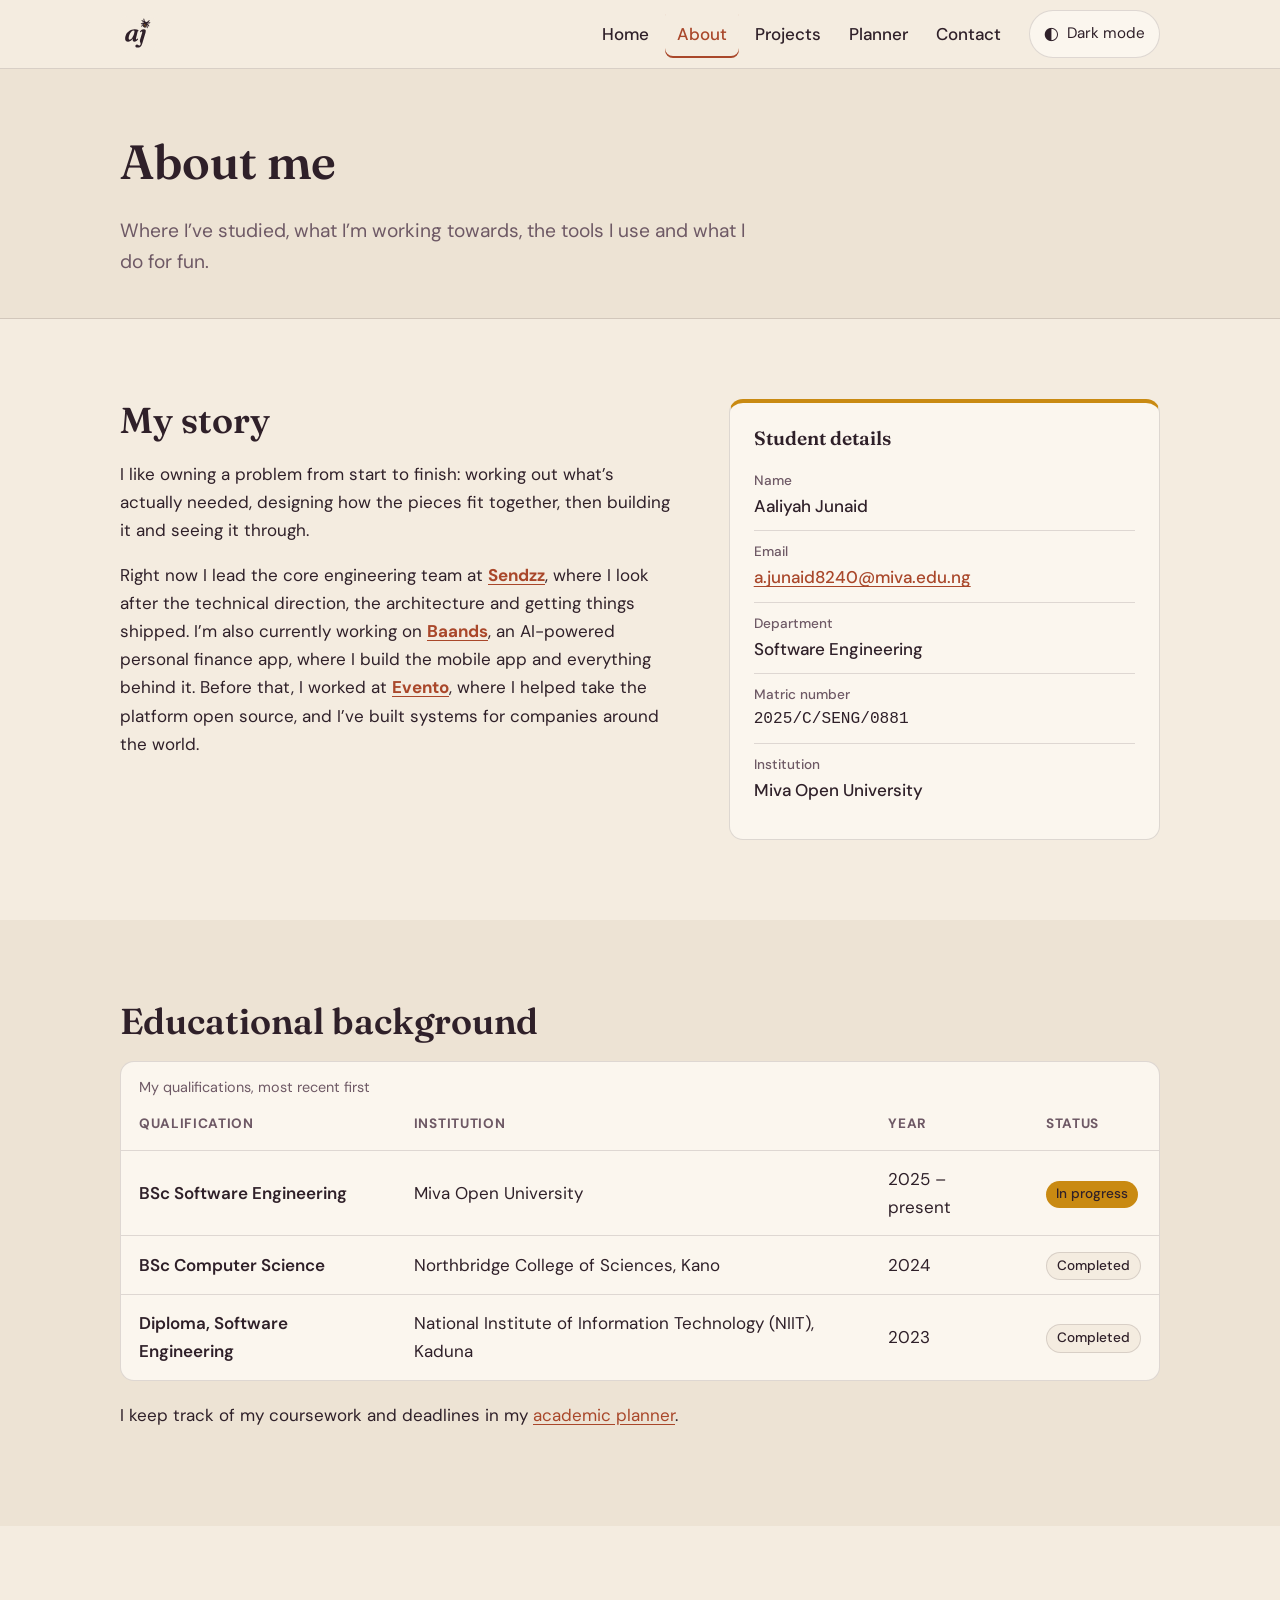
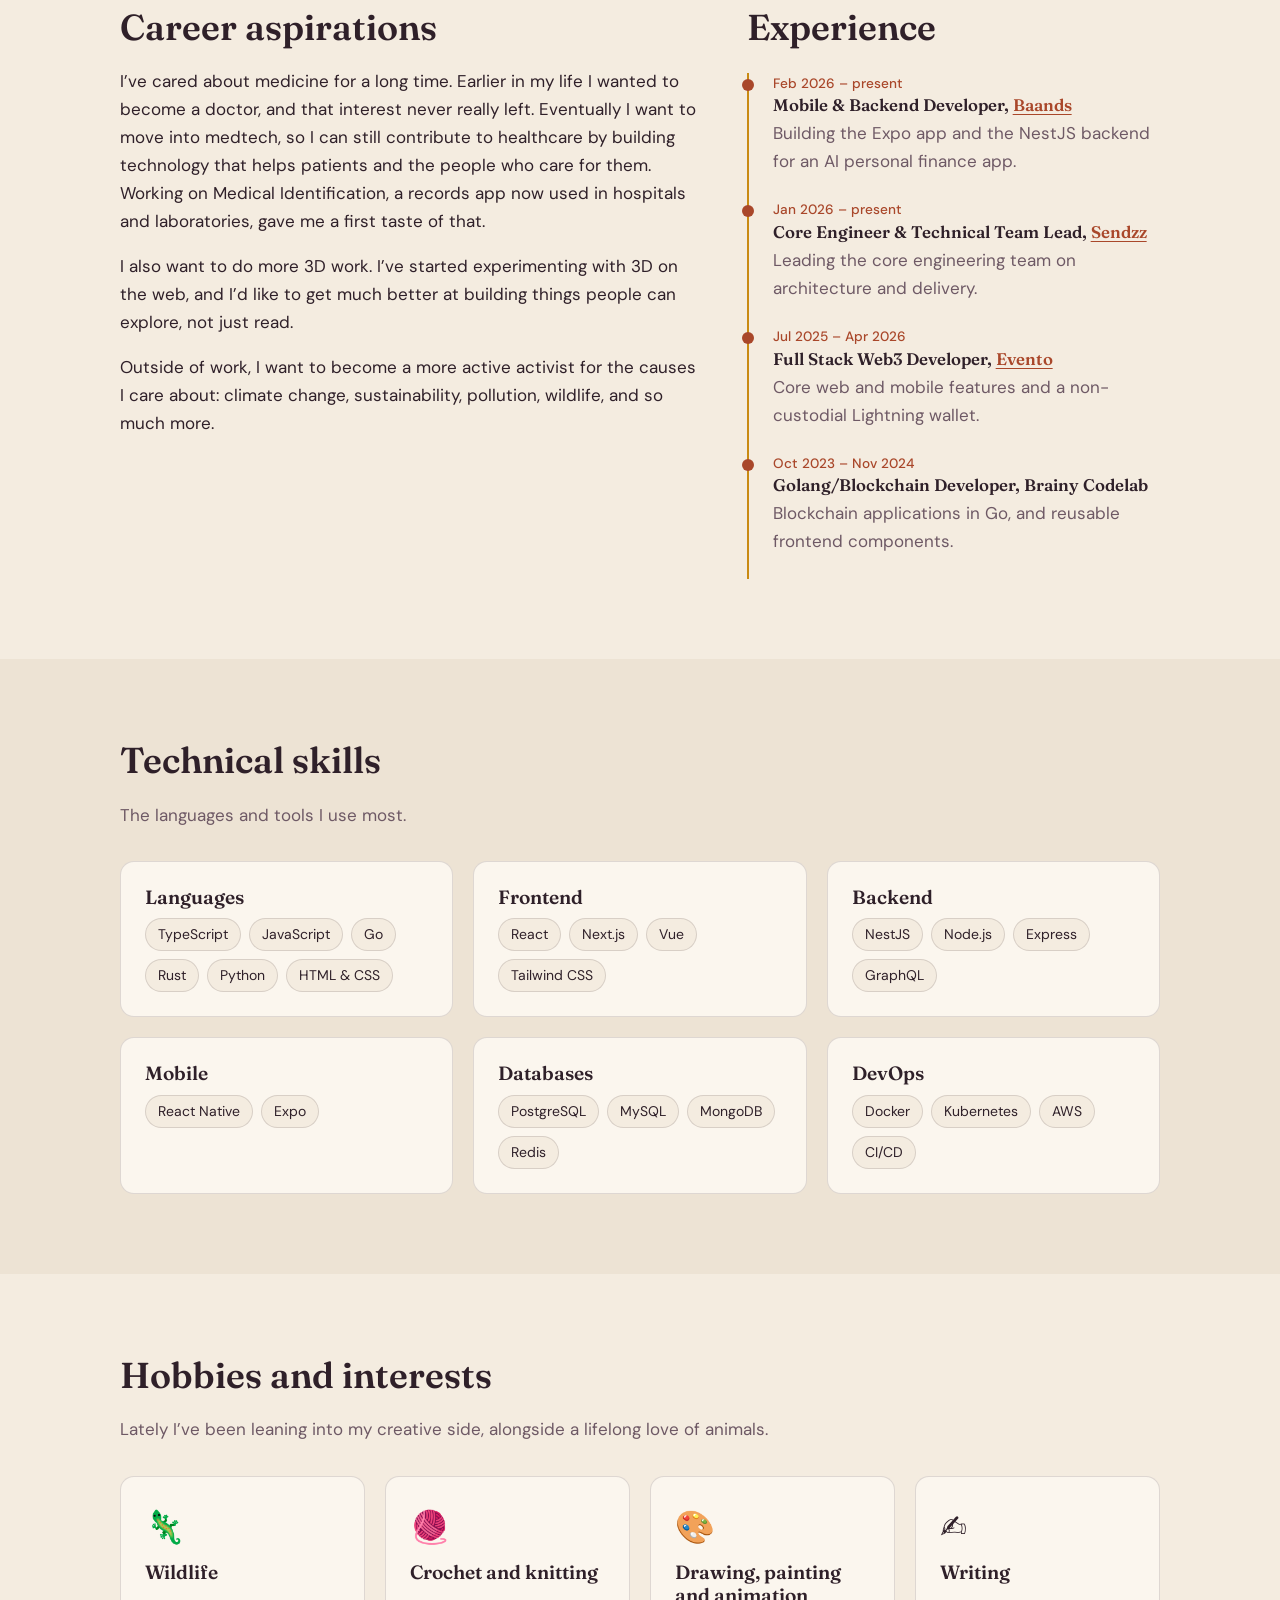
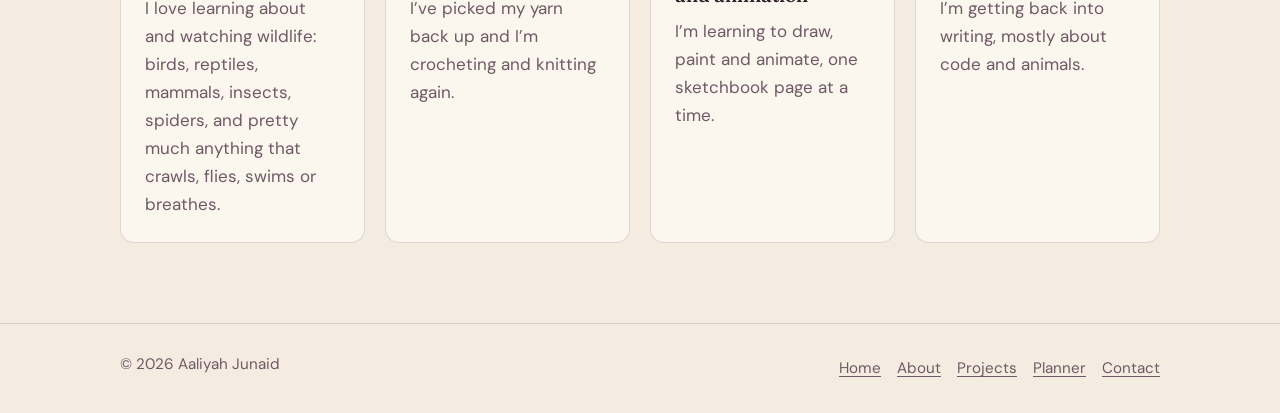
==== about.html @ 2b14fb1e "Add student portfolio website A five-page portfolio built with plain HTML, CSS and JavaScript:  - Ho" ====
<!DOCTYPE html>
<html lang="en">
<head>
  <meta charset="UTF-8">
  <meta name="viewport" content="width=device-width, initial-scale=1">
  <title>About me | Aaliyah Junaid</title>
  <meta name="description" content="Aaliyah Junaid's education, career aspirations, technical skills, and hobbies and interests.">
  <meta name="author" content="Aaliyah Junaid">
  <meta name="color-scheme" content="light dark">
  <link rel="icon" href="assets/favicon.svg" type="image/svg+xml">

  <link rel="preconnect" href="https://fonts.googleapis.com">
  <link rel="preconnect" href="https://fonts.gstatic.com" crossorigin>
  <link href="https://fonts.googleapis.com/css2?family=DM+Sans:opsz,wght@9..40,400;9..40,500;9..40,700&family=Fraunces:opsz,wght@9..144,500;9..144,600&display=swap" rel="stylesheet">

  <link rel="stylesheet" href="css/styles.css">
  <!-- Applied before first paint so a saved dark theme doesn't flash light. -->
  <script>
    try {
      var savedTheme = localStorage.getItem("theme");
      if (savedTheme === "dark" || savedTheme === "light") {
        document.documentElement.setAttribute("data-theme", savedTheme);
      }
    } catch (e) { /* storage blocked: fall back to the system theme */ }
  </script>
  <script src="js/main.js" defer></script>
</head>
<body>
  <a class="skip-link" href="#main">Skip to main content</a>

  <header class="site-header">
    <div class="container header-inner">
      <a class="logo" href="index.html">
        <img src="assets/favicon.svg" alt="" width="36" height="36">
        <span class="visually-hidden">Aaliyah Junaid, home</span>
      </a>

      <button class="nav-toggle" type="button" aria-expanded="false" aria-controls="site-nav">
        <span class="nav-toggle-bars" aria-hidden="true"></span>
        <span class="nav-toggle-label">Menu</span>
      </button>

      <nav id="site-nav" class="site-nav" aria-label="Main">
        <ul>
          <li><a href="index.html">Home</a></li>
          <li><a href="about.html" aria-current="page">About</a></li>
          <li><a href="projects.html">Projects</a></li>
          <li><a href="planner.html">Planner</a></li>
          <li><a href="contact.html">Contact</a></li>
        </ul>
      </nav>

      <button class="theme-toggle" type="button">
        <span aria-hidden="true" class="theme-icon">◐</span>
        <span class="theme-label">Dark mode</span>
      </button>
    </div>
  </header>

  <main id="main">
    <section class="page-intro" aria-labelledby="page-title">
      <div class="container reveal">
        <h1 id="page-title">About me</h1>
        <p class="lead">Where I’ve studied, what I’m working towards, the tools I use and what I do for fun.</p>
      </div>
    </section>

    <section class="section" aria-labelledby="story-title">
      <div class="container about-grid">
        <div>
          <h2 id="story-title">My story</h2>
          <p>I like owning a problem from start to finish: working out what’s actually needed, designing how the pieces fit together, then building it and seeing it through.</p>
          <p>Right now I lead the core engineering team at <a href="https://sendzz.io"><strong>Sendzz</strong></a>, where I look after the technical direction, the architecture and getting things shipped. I’m also currently working on <a href="https://baands.io"><strong>Baands</strong></a>, an AI-powered personal finance app, where I build the mobile app and everything behind it. Before that, I worked at <a href="https://evento.so"><strong>Evento</strong></a>, where I helped take the platform open source, and I’ve built systems for companies around the world.</p>
        </div>

        <aside class="card details-card" aria-labelledby="details-title">
          <h2 id="details-title" class="h3">Student details</h2>
          <dl class="details-list">
            <div>
              <dt>Name</dt>
              <dd>Aaliyah Junaid</dd>
            </div>
            <div>
              <dt>Email</dt>
              <dd><a href="mailto:a.junaid8240@miva.edu.ng">a.junaid8240@miva.edu.ng</a></dd>
            </div>
            <div>
              <dt>Department</dt>
              <dd>Software Engineering</dd>
            </div>
            <div>
              <dt>Matric number</dt>
              <dd class="mono">2025/C/SENG/0881</dd>
            </div>
            <div>
              <dt>Institution</dt>
              <dd>Miva Open University</dd>
            </div>
          </dl>
        </aside>
      </div>
    </section>

    <section class="section section-alt" aria-labelledby="education-title">
      <div class="container">
        <h2 id="education-title">Educational background</h2>
        <div class="table-wrap" role="region" aria-labelledby="education-caption" tabindex="0">
          <table class="data-table">
            <caption id="education-caption">My qualifications, most recent first</caption>
            <thead>
              <tr>
                <th scope="col">Qualification</th>
                <th scope="col">Institution</th>
                <th scope="col">Year</th>
                <th scope="col">Status</th>
              </tr>
            </thead>
            <tbody>
              <tr>
                <th scope="row">BSc Software Engineering</th>
                <td>Miva Open University</td>
                <td>2025 – present</td>
                <td><span class="status status-progress">In progress</span></td>
              </tr>
              <tr>
                <th scope="row">BSc Computer Science</th>
                <td>Northbridge College of Sciences, Kano</td>
                <td>2024</td>
                <td><span class="status status-done">Completed</span></td>
              </tr>
              <tr>
                <th scope="row">Diploma, Software Engineering</th>
                <td>National Institute of Information Technology (NIIT), Kaduna</td>
                <td>2023</td>
                <td><span class="status status-done">Completed</span></td>
              </tr>
            </tbody>
          </table>
        </div>
        <p class="aside-link">I keep track of my coursework and deadlines in my <a href="planner.html">academic planner</a>.</p>
      </div>
    </section>

    <section class="section" aria-labelledby="aspirations-title">
      <div class="container two-col">
        <div>
          <h2 id="aspirations-title">Career aspirations</h2>
          <p>I’ve cared about medicine for a long time. Earlier in my life I wanted to become a doctor, and that interest never really left. Eventually I want to move into medtech, so I can still contribute to healthcare by building technology that helps patients and the people who care for them. Working on Medical Identification, a records app now used in hospitals and laboratories, gave me a first taste of that.</p>
          <p>I also want to do more 3D work. I’ve started experimenting with 3D on the web, and I’d like to get much better at building things people can explore, not just read.</p>
          <p>Outside of work, I want to become a more active activist for the causes I care about: climate change, sustainability, pollution, wildlife, and so much more.</p>
        </div>
        <div>
          <h2 id="experience-title">Experience</h2>
          <ol class="timeline" role="list" aria-labelledby="experience-title">
            <li>
              <p class="timeline-date">Feb 2026 – present</p>
              <h3>Mobile &amp; Backend Developer, <a href="https://baands.io">Baands</a></h3>
              <p>Building the Expo app and the NestJS backend for an AI personal finance app.</p>
            </li>
            <li>
              <p class="timeline-date">Jan 2026 – present</p>
              <h3>Core Engineer &amp; Technical Team Lead, <a href="https://sendzz.io">Sendzz</a></h3>
              <p>Leading the core engineering team on architecture and delivery.</p>
            </li>
            <li>
              <p class="timeline-date">Jul 2025 – Apr 2026</p>
              <h3>Full Stack Web3 Developer, <a href="https://evento.so">Evento</a></h3>
              <p>Core web and mobile features and a non-custodial Lightning wallet.</p>
            </li>
            <li>
              <p class="timeline-date">Oct 2023 – Nov 2024</p>
              <h3>Golang/Blockchain Developer, Brainy Codelab</h3>
              <p>Blockchain applications in Go, and reusable frontend components.</p>
            </li>
          </ol>
        </div>
      </div>
    </section>

    <section class="section section-alt" aria-labelledby="skills-title">
      <div class="container">
        <h2 id="skills-title">Technical skills</h2>
        <p class="section-intro">The languages and tools I use most.</p>
        <ul class="skills-grid" role="list">
          <li class="card">
            <h3>Languages</h3>
            <ul class="tags" role="list"><li>TypeScript</li><li>JavaScript</li><li>Go</li><li>Rust</li><li>Python</li><li>HTML &amp; CSS</li></ul>
          </li>
          <li class="card">
            <h3>Frontend</h3>
            <ul class="tags" role="list"><li>React</li><li>Next.js</li><li>Vue</li><li>Tailwind CSS</li></ul>
          </li>
          <li class="card">
            <h3>Backend</h3>
            <ul class="tags" role="list"><li>NestJS</li><li>Node.js</li><li>Express</li><li>GraphQL</li></ul>
          </li>
          <li class="card">
            <h3>Mobile</h3>
            <ul class="tags" role="list"><li>React Native</li><li>Expo</li></ul>
          </li>
          <li class="card">
            <h3>Databases</h3>
            <ul class="tags" role="list"><li>PostgreSQL</li><li>MySQL</li><li>MongoDB</li><li>Redis</li></ul>
          </li>
          <li class="card">
            <h3>DevOps</h3>
            <ul class="tags" role="list"><li>Docker</li><li>Kubernetes</li><li>AWS</li><li>CI/CD</li></ul>
          </li>
        </ul>
      </div>
    </section>

    <section class="section" aria-labelledby="hobbies-title">
      <div class="container">
        <h2 id="hobbies-title">Hobbies and interests</h2>
        <p class="section-intro">Lately I’ve been leaning into my creative side, alongside a lifelong love of animals.</p>
        <ul class="hobby-grid" role="list">
          <li class="card hobby">
            <span class="hobby-icon" aria-hidden="true">🦎</span>
            <h3>Wildlife</h3>
            <p>I love learning about and watching wildlife: birds, reptiles, mammals, insects, spiders, and pretty much anything that crawls, flies, swims or breathes.</p>
          </li>
          <li class="card hobby">
            <span class="hobby-icon" aria-hidden="true">🧶</span>
            <h3>Crochet and knitting</h3>
            <p>I’ve picked my yarn back up and I’m crocheting and knitting again.</p>
          </li>
          <li class="card hobby">
            <span class="hobby-icon" aria-hidden="true">🎨</span>
            <h3>Drawing, painting and animation</h3>
            <p>I’m learning to draw, paint and animate, one sketchbook page at a time.</p>
          </li>
          <li class="card hobby">
            <span class="hobby-icon" aria-hidden="true">✍️</span>
            <h3>Writing</h3>
            <p>I’m getting back into writing, mostly about code and animals.</p>
          </li>
        </ul>
      </div>
    </section>
  </main>

  <footer class="site-footer">
    <div class="container footer-inner">
      <p>© <span id="year">2026</span> Aaliyah Junaid</p>
      <nav aria-label="Footer">
        <ul class="footer-nav">
          <li><a href="index.html">Home</a></li>
          <li><a href="about.html">About</a></li>
          <li><a href="projects.html">Projects</a></li>
          <li><a href="planner.html">Planner</a></li>
          <li><a href="contact.html">Contact</a></li>
        </ul>
      </nav>
    </div>
  </footer>
</body>
</html>
---- css/styles.css ----
:root {
  --bg: #f4ece0;
  --bg-alt: #ede3d4;
  --card: #fbf6ee;
  --text: #2f2029;
  --muted: #6e5965;
  --accent: #a9472a;
  --accent-text: #fbf6ee;
  --gold: #c98a12;
  --line: rgb(47 32 41 / 0.14);
  --focus: #2f2029;
  --error: #a3271b;

  --font-body: "DM Sans", system-ui, sans-serif;
  --font-display: "Fraunces", Georgia, serif;
  --font-mono: ui-monospace, "SFMono-Regular", Menlo, monospace;

  --radius: 14px;
  --max-width: 1080px;
  --header-height: 68px;
}

/* Dark theme follows the system unless the visitor picked light with the toggle. */
@media (prefers-color-scheme: dark) {
  :root:not([data-theme="light"]) {
    --bg: #1d1418;
    --bg-alt: #251a1f;
    --card: #2c2026;
    --text: #f4ece0;
    --muted: #c4b0b9;
    --accent: #f0a27a;
    --accent-text: #1d1418;
    --gold: #f3c552;
    --line: rgb(244 236 224 / 0.14);
    --focus: #f3c552;
    --error: #ff9c8f;
  }
}

:root[data-theme="dark"] {
  --bg: #1d1418;
  --bg-alt: #251a1f;
  --card: #2c2026;
  --text: #f4ece0;
  --muted: #c4b0b9;
  --accent: #f0a27a;
  --accent-text: #1d1418;
  --gold: #f3c552;
  --line: rgb(244 236 224 / 0.14);
  --focus: #f3c552;
  --error: #ff9c8f;
}

/* ---------- Base ---------- */

*,
*::before,
*::after {
  box-sizing: border-box;
}

html {
  scroll-behavior: smooth;
  /* Keeps anchored headings clear of the sticky header. */
  scroll-padding-top: calc(var(--header-height) + 16px);
}

body {
  margin: 0;
  background: var(--bg);
  color: var(--text);
  font-family: var(--font-body);
  font-size: 1.0625rem;
  line-height: 1.65;
}

img {
  max-width: 100%;
  height: auto;
  display: block;
}

h1,
h2,
h3 {
  font-family: var(--font-display);
  font-weight: 600;
  line-height: 1.2;
  margin: 0 0 0.5em;
}

h1 { font-size: clamp(2.25rem, 6vw, 3.5rem); }
h2 { font-size: clamp(1.75rem, 4vw, 2.25rem); }
h3,
.h3 { font-size: 1.2rem; }

p { margin: 0 0 1em; }

a {
  color: var(--accent);
  text-underline-offset: 3px;
}

a:hover { text-decoration-thickness: 2px; }

:focus-visible {
  outline: 3px solid var(--focus);
  outline-offset: 3px;
  border-radius: 4px;
}

.container {
  width: 100%;
  max-width: var(--max-width);
  margin: 0 auto;
  padding: 0 20px;
}

.mono { font-family: var(--font-mono); font-size: 0.95em; }

.skip-link {
  position: absolute;
  left: 16px;
  top: -100px;
  z-index: 100;
  padding: 10px 16px;
  background: var(--text);
  color: var(--bg);
  border-radius: 8px;
}

.skip-link:focus { top: 12px; }

/* ---------- Buttons ---------- */

.button {
  display: inline-flex;
  align-items: center;
  justify-content: center;
  min-height: 44px;
  padding: 10px 22px;
  border-radius: 999px;
  border: 2px solid var(--accent);
  font: inherit;
  font-weight: 500;
  text-decoration: none;
  cursor: pointer;
  transition: background-color 0.2s, color 0.2s, transform 0.2s;
}

.button-primary {
  background: var(--accent);
  color: var(--accent-text);
}

.button-primary:hover { transform: translateY(-2px); }

.button-secondary {
  background: transparent;
  color: var(--accent);
}

.button-secondary:hover {
  background: var(--accent);
  color: var(--accent-text);
}

/* ---------- Header ---------- */

.site-header {
  position: sticky;
  top: 0;
  z-index: 10;
  background: var(--bg);
  border-bottom: 1px solid var(--line);
}

.header-inner {
  display: flex;
  align-items: center;
  gap: 16px;
  min-height: var(--header-height);
}

.logo {
  display: flex;
  align-items: center;
  gap: 10px;
  margin-right: auto;
  color: var(--text);
  font-family: var(--font-display);
  font-weight: 600;
  font-size: 1.15rem;
  text-decoration: none;
}

.logo img { border-radius: 8px; }

.site-nav ul {
  display: flex;
  gap: 4px;
  margin: 0;
  padding: 0;
  list-style: none;
}

.site-nav a {
  display: block;
  padding: 10px 12px;
  border-radius: 8px;
  color: var(--text);
  text-decoration: none;
  font-weight: 500;
}

.site-nav a:hover { background: var(--bg-alt); }

.site-nav a[aria-current="page"] {
  color: var(--accent);
  box-shadow: inset 0 -2px 0 var(--accent);
}

.nav-toggle,
.theme-toggle {
  display: inline-flex;
  align-items: center;
  gap: 8px;
  min-height: 44px;
  padding: 8px 14px;
  border: 1px solid var(--line);
  border-radius: 999px;
  background: var(--card);
  color: var(--text);
  font: inherit;
  font-size: 0.95rem;
  cursor: pointer;
}

.theme-icon { font-size: 1.1rem; }

.nav-toggle { display: none; }

.nav-toggle-bars,
.nav-toggle-bars::before,
.nav-toggle-bars::after {
  display: block;
  width: 18px;
  height: 2px;
  background: currentColor;
  border-radius: 2px;
  transition: transform 0.2s;
}

.nav-toggle-bars { position: relative; }

.nav-toggle-bars::before,
.nav-toggle-bars::after {
  content: "";
  position: absolute;
  left: 0;
}

.nav-toggle-bars::before { top: -6px; }
.nav-toggle-bars::after { top: 6px; }

.nav-toggle[aria-expanded="true"] .nav-toggle-bars { background: transparent; }
.nav-toggle[aria-expanded="true"] .nav-toggle-bars::before { transform: translateY(6px) rotate(45deg); }
.nav-toggle[aria-expanded="true"] .nav-toggle-bars::after { transform: translateY(-6px) rotate(-45deg); }

/* ---------- Hero ---------- */

.hero { padding: 72px 0 80px; }

.hero-inner {
  display: grid;
  grid-template-columns: 1.4fr 1fr;
  align-items: center;
  gap: 48px;
}

.lead {
  font-size: 1.2rem;
  color: var(--muted);
  max-width: 34em;
}

.hero-actions {
  display: flex;
  flex-wrap: wrap;
  gap: 12px;
  margin-top: 28px;
}

.visually-hidden {
  position: absolute;
  width: 1px;
  height: 1px;
  overflow: hidden;
  clip: rect(0 0 0 0);
  white-space: nowrap;
}

.hero-figure {
  margin: 0;
  justify-self: center;
  width: 100%;
  max-width: 320px;
  text-align: center;
}

.portrait-wrap { position: relative; }

.hero-portrait {
  width: 100%;
  aspect-ratio: 1;
  object-fit: cover;
  object-position: center 35%;
  border-radius: 50%;
  border: 6px solid var(--card);
  box-shadow: 0 0 0 2px var(--gold);
}

/* Sits on the portrait's edge like the camera badge on a profile picture. */
.audio-button {
  position: absolute;
  right: 6%;
  bottom: 6%;
  display: grid;
  place-items: center;
  width: 56px;
  height: 56px;
  border: 4px solid var(--bg);
  border-radius: 50%;
  background: var(--accent);
  color: var(--accent-text);
  cursor: pointer;
  transition: transform 0.2s;
}

.audio-button:hover { transform: scale(1.06); }

.audio-button .icon-pause,
.audio-button.is-playing .icon-play { display: none; }

.audio-button.is-playing .icon-pause { display: block; }

.audio-button.is-playing {
  box-shadow: 0 0 0 0 var(--accent);
  animation: pulse 1.4s ease-out infinite;
}

@keyframes pulse {
  to { box-shadow: 0 0 0 12px transparent; }
}

.tooltip {
  position: absolute;
  right: 0;
  bottom: calc(6% + 66px);
  padding: 6px 10px;
  border-radius: 8px;
  background: var(--text);
  color: var(--bg);
  font-size: 0.85rem;
  white-space: nowrap;
  pointer-events: none;
  opacity: 0;
  transition: opacity 0.15s;
}

.audio-button:hover + .tooltip,
.audio-button:focus-visible + .tooltip { opacity: 1; }

/* Esc hides the tooltip without moving focus (WCAG 1.4.13). */
.tooltip.is-dismissed { opacity: 0 !important; }

/* Hidden visually (but read by screen readers) until the greeting plays, then shown like a subtitle. */
.transcript {
  position: absolute;
  width: 1px;
  height: 1px;
  overflow: hidden;
  clip: rect(0 0 0 0);
  white-space: nowrap;
}

.transcript.is-showing {
  position: static;
  width: auto;
  height: auto;
  overflow: visible;
  clip: auto;
  white-space: normal;
  display: inline-block;
  margin-top: 16px;
  padding: 8px 14px;
  border-radius: 10px;
  background: var(--text);
  color: var(--bg);
  font-size: 0.95rem;
  animation: subtitle-in 0.25s ease-out;
}

@keyframes subtitle-in {
  from { opacity: 0; transform: translateY(6px); }
}

/* ---------- Sections ---------- */

.section { padding: 80px 0; }

.section-alt { background: var(--bg-alt); }

.section-intro {
  color: var(--muted);
  margin-bottom: 32px;
}

.card {
  background: var(--card);
  border: 1px solid var(--line);
  border-radius: var(--radius);
  padding: 24px;
}

/* About */

.about-grid {
  display: grid;
  grid-template-columns: 1.3fr 1fr;
  gap: 48px;
  align-items: start;
}

.details-card { border-top: 4px solid var(--gold); }

.details-list { margin: 0; }

.details-list > div {
  padding: 10px 0;
  border-bottom: 1px solid var(--line);
}

.details-list > div:last-child { border-bottom: 0; }

.details-list dt {
  color: var(--muted);
  font-size: 0.85rem;
  font-weight: 500;
}

.details-list dd {
  margin: 0;
  font-weight: 500;
  overflow-wrap: anywhere;
}

/* Skills */

.skills-grid,
.projects-grid {
  display: grid;
  grid-template-columns: repeat(auto-fill, minmax(260px, 1fr));
  gap: 20px;
  margin: 0;
  padding: 0;
  list-style: none;
}

.tags {
  display: flex;
  flex-wrap: wrap;
  gap: 8px;
  margin: 0;
  padding: 0;
  list-style: none;
}

.tags li {
  padding: 4px 12px;
  border: 1px solid var(--line);
  border-radius: 999px;
  background: var(--bg);
  font-size: 0.875rem;
}

/* Projects */

.filters {
  display: flex;
  flex-wrap: wrap;
  gap: 8px;
  margin-bottom: 24px;
}

.filter-button {
  min-height: 44px;
  padding: 8px 18px;
  border: 1px solid var(--line);
  border-radius: 999px;
  background: var(--card);
  color: var(--text);
  font: inherit;
  cursor: pointer;
}

.filter-button[aria-pressed="true"] {
  background: var(--text);
  color: var(--bg);
  border-color: var(--text);
}

.project {
  display: flex;
  flex-direction: column;
  transition: transform 0.2s, box-shadow 0.2s;
}

.project:hover {
  transform: translateY(-4px);
  box-shadow: 0 10px 24px rgb(47 32 41 / 0.12);
}

.project .tags { margin-top: auto; }

.project-meta {
  color: var(--muted);
  font-size: 0.85rem;
  margin-bottom: 6px;
}

.project[hidden] { display: none; }

.filter-status {
  margin-top: 16px;
  color: var(--muted);
  font-size: 0.9rem;
}

/* Experience & education */

.two-col {
  display: grid;
  grid-template-columns: 1.4fr 1fr;
  gap: 48px;
}

.timeline {
  margin: 24px 0 0;
  padding: 0;
  list-style: none;
  border-left: 2px solid var(--gold);
}

.timeline li {
  position: relative;
  padding: 0 0 24px 24px;
}

.timeline li::before {
  content: "";
  position: absolute;
  left: -7px;
  top: 6px;
  width: 12px;
  height: 12px;
  border-radius: 50%;
  background: var(--accent);
}

.timeline h3 { font-size: 1.05rem; margin-bottom: 4px; }

.timeline p { margin-bottom: 0; color: var(--muted); }

.timeline .timeline-date {
  font-size: 0.85rem;
  font-weight: 500;
  color: var(--accent);
}

/* Contact */

.contact-grid {
  display: grid;
  grid-template-columns: 1fr 1.2fr;
  gap: 48px;
  align-items: start;
}

.contact-links {
  margin: 0;
  padding: 0;
  list-style: none;
}

.contact-links li { padding: 6px 0; }

.contact-links a {
  display: inline-block;
  padding: 6px 0;
  overflow-wrap: anywhere;
}

.form-note {
  color: var(--muted);
  font-size: 0.9rem;
}

.field { margin-bottom: 18px; }

.field label {
  display: block;
  font-weight: 500;
  margin-bottom: 6px;
}

.field input,
.field textarea {
  width: 100%;
  padding: 12px 14px;
  border: 1.5px solid var(--muted);
  border-radius: 10px;
  background: var(--bg);
  color: var(--text);
  font: inherit;
}

.field textarea { resize: vertical; }

.field input[aria-invalid="true"],
.field textarea[aria-invalid="true"] {
  border-color: var(--error);
  border-width: 2px;
}

.field-hint {
  margin: 6px 0 0;
  color: var(--muted);
  font-size: 0.875rem;
}

.field-error {
  margin: 6px 0 0;
  color: var(--error);
  font-size: 0.9rem;
  font-weight: 500;
}

.field-error:empty { display: none; }

.form-status {
  margin: 16px 0 0;
  font-weight: 500;
}

.form-status:empty { display: none; }

/* ---------- Shared page pieces ---------- */

/* Gentle entrance for the top of each page. */
.reveal { animation: reveal 0.6s ease-out both; }

.hero-figure.reveal { animation-delay: 0.12s; }

@keyframes reveal {
  from { opacity: 0; transform: translateY(14px); }
}

.page-intro {
  padding: 64px 0 40px;
  background: var(--bg-alt);
  border-bottom: 1px solid var(--line);
}

.page-intro h1 { font-size: clamp(2rem, 5vw, 3rem); }

.page-intro .lead { margin-bottom: 0; }

.section-tight { padding-top: 48px; }

.muted { color: var(--muted); }

.optional {
  color: var(--muted);
  font-weight: 400;
}

.button-small {
  min-height: 44px;
  padding: 8px 18px;
  font-size: 0.95rem;
}

/* ---------- Home ---------- */

.welcome {
  margin-bottom: 12px;
  font-family: var(--font-display);
  font-style: italic;
  font-size: 1.15rem;
  color: var(--accent);
}

.bio { max-width: 34em; }

.glance {
  display: grid;
  grid-template-columns: repeat(3, 1fr);
  gap: 20px;
  margin: 0;
}

.glance-item {
  padding-left: 16px;
  border-left: 3px solid var(--gold);
}

.glance dt {
  color: var(--muted);
  font-size: 0.85rem;
  font-weight: 500;
  text-transform: uppercase;
  letter-spacing: 0.06em;
}

.glance dd {
  margin: 4px 0 0;
  font-family: var(--font-display);
  font-size: 1.15rem;
}

.explore-grid {
  display: grid;
  grid-template-columns: repeat(auto-fill, minmax(230px, 1fr));
  gap: 20px;
  margin: 24px 0 0;
  padding: 0;
  list-style: none;
}

.explore-card {
  display: flex;
  flex-direction: column;
  gap: 8px;
  height: 100%;
  color: var(--text);
  text-decoration: none;
  transition: transform 0.2s, border-color 0.2s, box-shadow 0.2s;
}

.explore-card:hover {
  transform: translateY(-4px);
  border-color: var(--accent);
  box-shadow: 0 10px 24px rgb(47 32 41 / 0.12);
}

.explore-kicker {
  font-family: var(--font-mono);
  color: var(--accent);
  font-size: 0.85rem;
}

.explore-title {
  font-family: var(--font-display);
  font-weight: 600;
  font-size: 1.3rem;
}

.explore-title::after {
  content: "\00a0→";
  display: inline-block;
  transition: transform 0.2s;
}

.explore-card:hover .explore-title::after { transform: translateX(4px); }

.explore-text { color: var(--muted); }

/* ---------- About ---------- */

.table-wrap {
  overflow-x: auto;
  border: 1px solid var(--line);
  border-radius: var(--radius);
  background: var(--card);
}

.data-table {
  width: 100%;
  border-collapse: collapse;
  min-width: 560px;
}

.data-table caption {
  padding: 14px 18px 0;
  text-align: left;
  color: var(--muted);
  font-size: 0.9rem;
}

.data-table th,
.data-table td {
  padding: 14px 18px;
  text-align: left;
  border-bottom: 1px solid var(--line);
}

.data-table thead th {
  font-size: 0.85rem;
  color: var(--muted);
  text-transform: uppercase;
  letter-spacing: 0.05em;
}

.data-table tbody th { font-weight: 600; }

.data-table tbody tr:last-child > * { border-bottom: 0; }

.data-table tbody tr { transition: background-color 0.2s; }

.data-table tbody tr:hover { background: var(--bg-alt); }

.status {
  display: inline-block;
  padding: 2px 10px;
  border-radius: 999px;
  font-size: 0.85rem;
  font-weight: 500;
  white-space: nowrap;
}

.status-progress {
  background: var(--gold);
  color: #2f2029;
}

.status-done {
  border: 1px solid var(--line);
  background: var(--bg);
}

.aside-link { margin-top: 20px; }

.hobby-grid {
  display: grid;
  grid-template-columns: repeat(auto-fill, minmax(230px, 1fr));
  gap: 20px;
  margin: 0;
  padding: 0;
  list-style: none;
}

.hobby-icon {
  display: block;
  font-size: 2rem;
  margin-bottom: 8px;
}

.hobby p { margin: 0; color: var(--muted); }

/* ---------- Projects ---------- */

.projects-grid .project { padding: 0; overflow: hidden; }

.project-image {
  width: 100%;
  aspect-ratio: 16 / 10;
  object-fit: cover;
  object-position: top;
  border-bottom: 1px solid var(--line);
}

.project-body {
  display: flex;
  flex-direction: column;
  flex: 1;
  padding: 20px 24px 24px;
}

.project-body .tags { margin-top: auto; }

.project-link,
.project-note {
  margin: 16px 0 0;
  font-weight: 500;
}

.project-note {
  color: var(--muted);
  font-weight: 400;
  font-size: 0.9rem;
}

/* ---------- Planner ---------- */

.planner {
  display: grid;
  grid-template-columns: minmax(0, 1fr) minmax(0, 1.6fr);
  gap: 24px;
  align-items: start;
}

.planner-form {
  position: sticky;
  top: calc(var(--header-height) + 20px);
}

.planner-head {
  display: flex;
  flex-wrap: wrap;
  justify-content: space-between;
  align-items: baseline;
  gap: 8px;
}

.planner-count {
  margin: 0;
  color: var(--muted);
  font-size: 0.95rem;
}

.progress {
  height: 8px;
  margin: 8px 0 20px;
  border-radius: 999px;
  background: var(--bg-alt);
  overflow: hidden;
}

.progress-bar {
  display: block;
  width: 0;
  height: 100%;
  background: var(--gold);
  transition: width 0.3s ease-out;
}

.planner-filters { margin-bottom: 16px; }

.task-list {
  margin: 0 0 16px;
  padding: 0;
  list-style: none;
}

.task {
  display: flex;
  align-items: flex-start;
  gap: 12px;
  padding: 14px 0;
  border-bottom: 1px solid var(--line);
  animation: task-in 0.25s ease-out;
}

@keyframes task-in {
  from { opacity: 0; transform: translateY(-4px); }
}

.task-check {
  flex: none;
  width: 24px;
  height: 24px;
  margin: 2px 0 0;
  accent-color: var(--accent);
  cursor: pointer;
}

.task-text { flex: 1; min-width: 0; }

.task-title {
  display: block;
  font-weight: 500;
  overflow-wrap: anywhere;
  cursor: pointer;
}

.task.is-done .task-title {
  color: var(--muted);
  text-decoration: line-through;
}

.task-meta {
  margin: 2px 0 0;
  color: var(--muted);
  font-size: 0.875rem;
}

.badge-overdue {
  display: inline-block;
  padding: 0 8px;
  border-radius: 999px;
  background: var(--error);
  color: var(--bg);
  font-size: 0.8rem;
  font-weight: 500;
}

.task-delete {
  flex: none;
  min-height: 36px;
  min-width: 36px;
  padding: 6px 12px;
  border: 1px solid var(--line);
  border-radius: 999px;
  background: transparent;
  color: var(--text);
  font: inherit;
  font-size: 0.875rem;
  cursor: pointer;
  transition: background-color 0.2s, color 0.2s, border-color 0.2s;
}

.task-delete:hover {
  background: var(--error);
  border-color: var(--error);
  color: var(--bg);
}

.empty-state {
  margin: 8px 0 16px;
  padding: 24px;
  border: 1.5px dashed var(--line);
  border-radius: var(--radius);
  color: var(--muted);
  text-align: center;
}

/* ---------- Footer ---------- */

.site-footer {
  padding: 28px 0;
  border-top: 1px solid var(--line);
  color: var(--muted);
  font-size: 0.95rem;
}

.footer-inner {
  display: flex;
  flex-wrap: wrap;
  justify-content: space-between;
  gap: 12px;
}

.footer-inner p { margin: 0; }

.footer-nav {
  display: flex;
  flex-wrap: wrap;
  gap: 4px 16px;
  margin: 0;
  padding: 0;
  list-style: none;
}

.footer-nav a {
  display: inline-block;
  padding: 4px 0;
  color: var(--muted);
}

/* ---------- Responsive ---------- */

@media (max-width: 860px) {
  .nav-toggle { display: inline-flex; }

  /* The menu becomes a drop-down panel under the header. */
  .site-nav {
    display: none;
    position: absolute;
    top: 100%;
    left: 0;
    right: 0;
    background: var(--bg);
    border-bottom: 1px solid var(--line);
    padding: 8px 20px 16px;
  }

  .site-nav.is-open { display: block; }

  .site-nav ul { flex-direction: column; }

  .site-nav a { padding: 12px; }

  .hero-inner,
  .about-grid,
  .two-col,
  .contact-grid,
  .planner {
    grid-template-columns: 1fr;
    gap: 32px;
  }

  .hero { padding: 48px 0 56px; }

  .hero-figure {
    max-width: 220px;
    grid-row: 1;
  }

  .audio-button {
    width: 48px;
    height: 48px;
  }

  .tooltip { bottom: calc(6% + 58px); }

  .section { padding: 56px 0; }

  .section-tight { padding-top: 32px; }

  .page-intro { padding: 44px 0 32px; }

  .planner-form { position: static; }

  .glance { grid-template-columns: 1fr; gap: 16px; }
}

@media (max-width: 520px) {
  .container { padding: 0 16px; }

  /* Icon-only toggles save room; the text stays for screen readers. */
  .theme-label,
  .nav-toggle-label {
    position: absolute;
    width: 1px;
    height: 1px;
    overflow: hidden;
    clip: rect(0 0 0 0);
    white-space: nowrap;
  }

  .nav-toggle,
  .theme-toggle {
    width: 44px;
    justify-content: center;
    padding: 0;
  }
}

@media (prefers-reduced-motion: reduce) {
  html { scroll-behavior: auto; }

  *,
  *::before,
  *::after {
    transition: none !important;
    animation: none !important;
  }
}
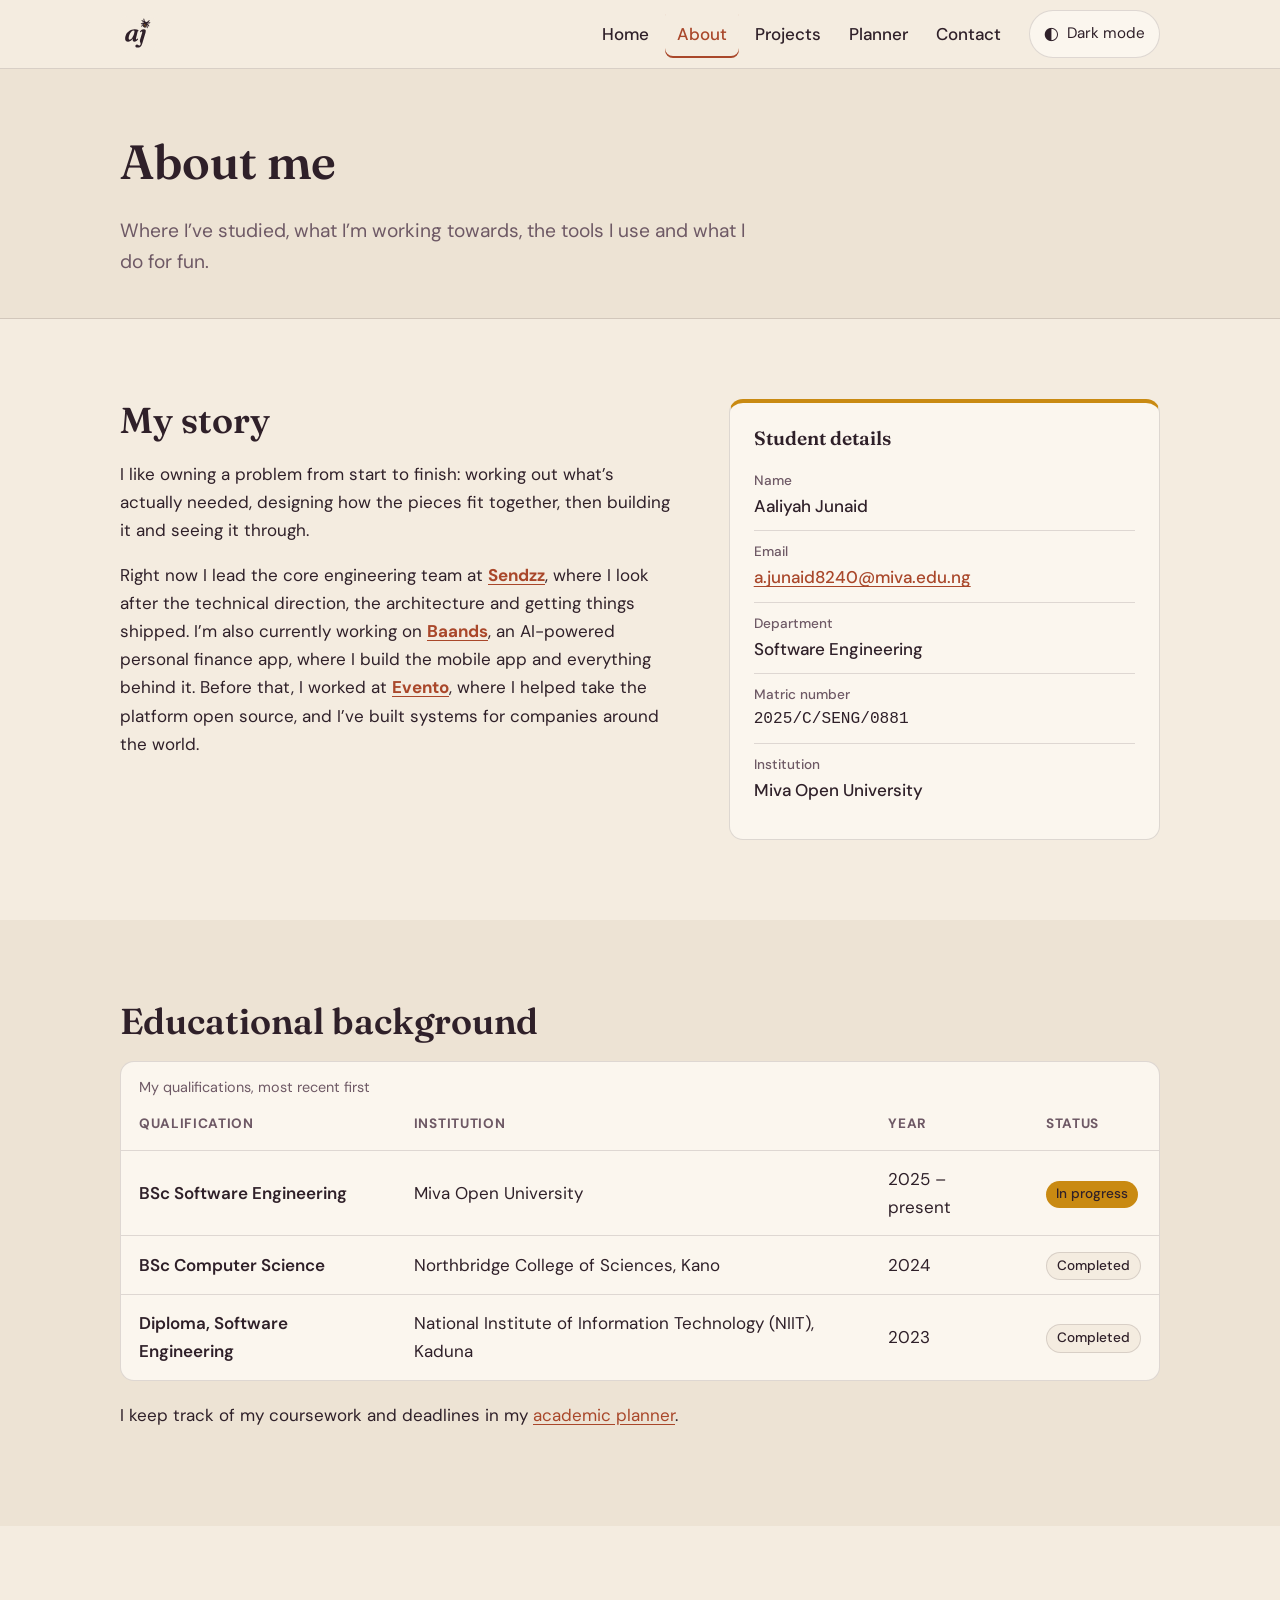
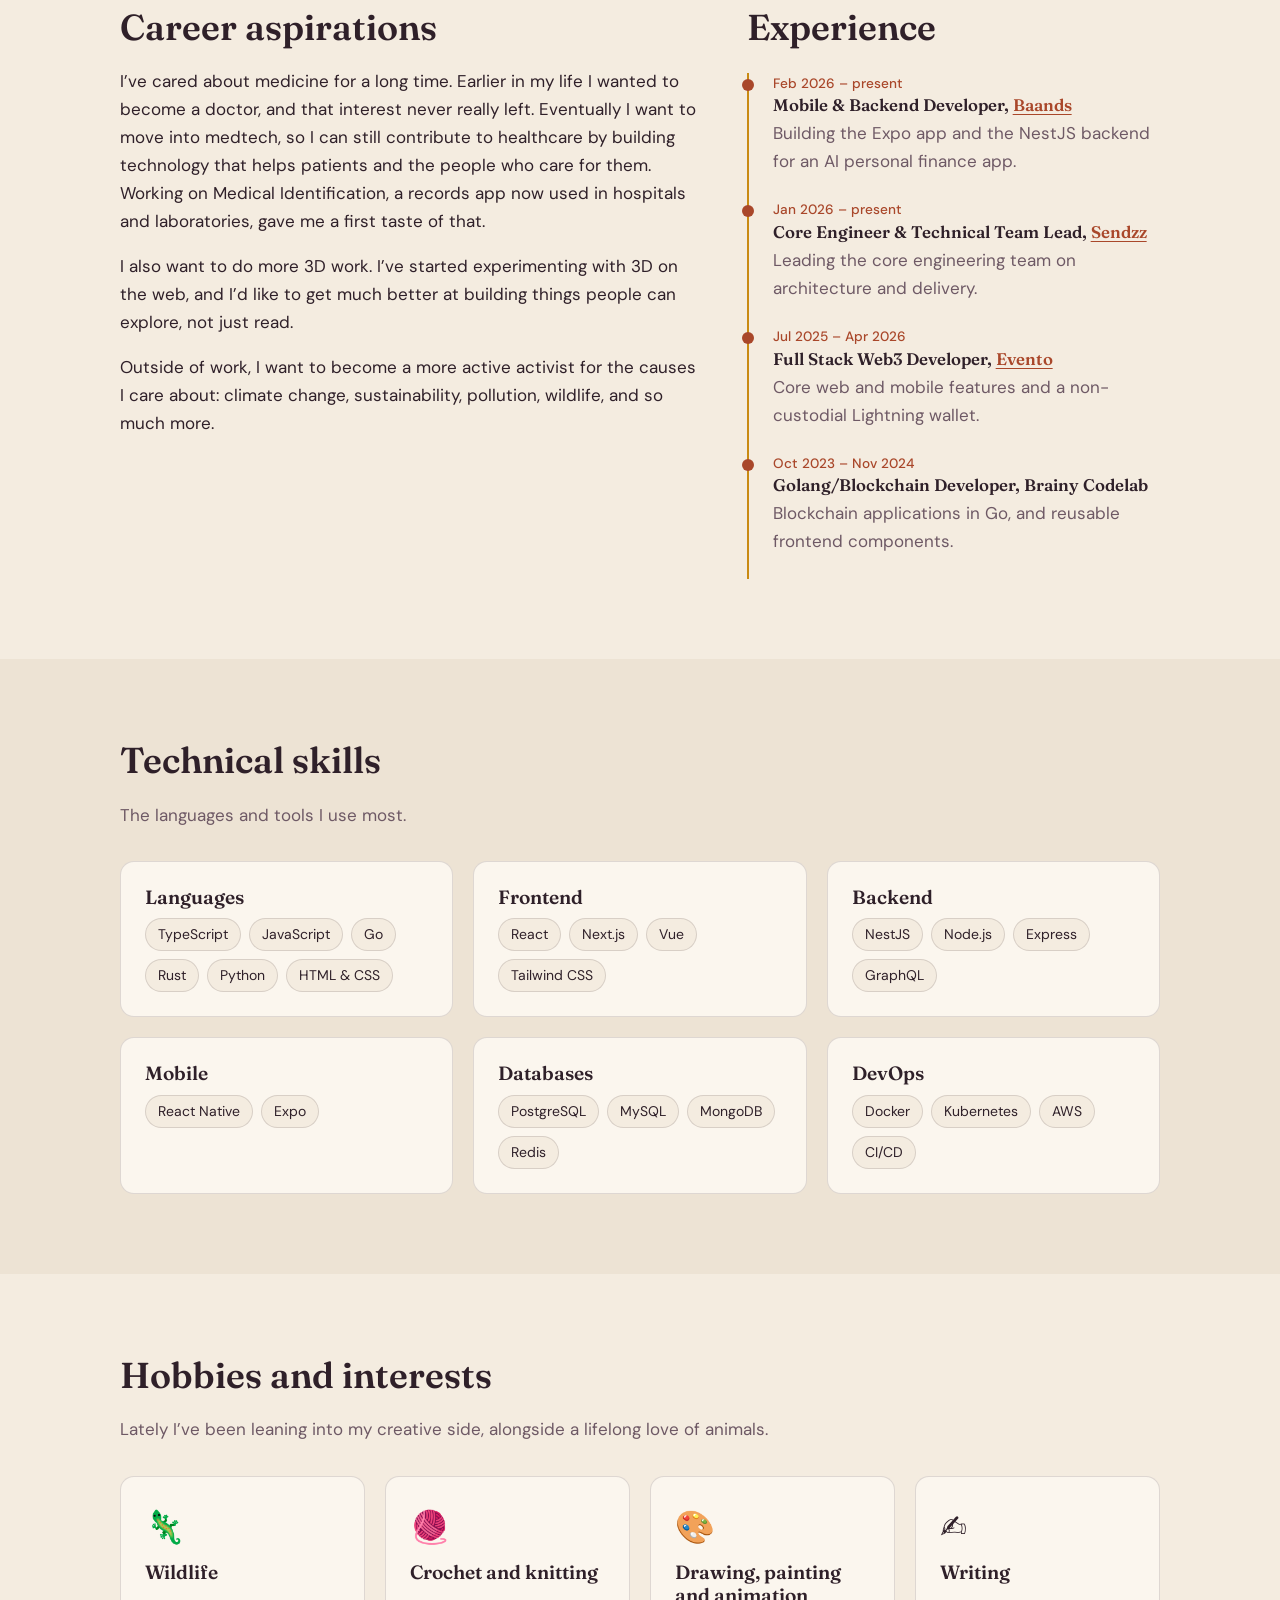
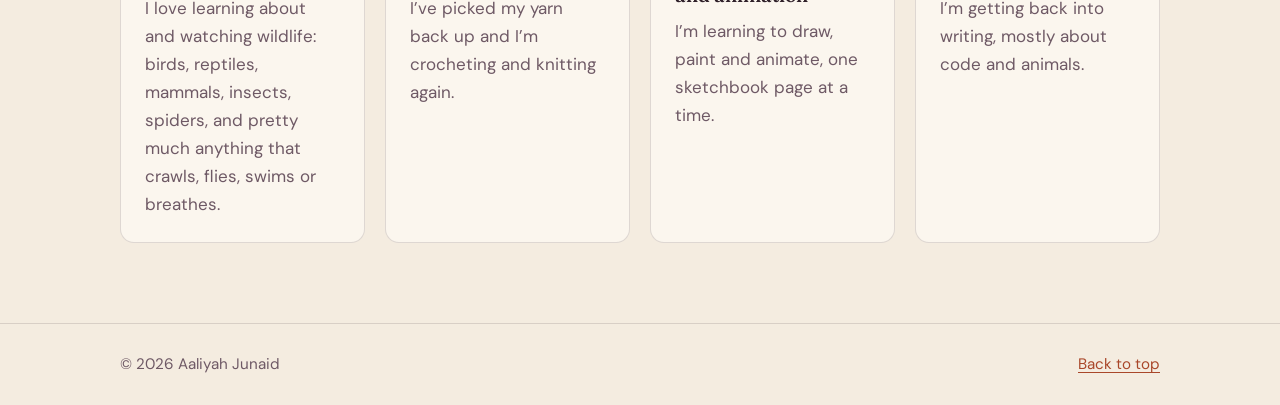
==== commit ab5ccaec: "Replace footer page links with a back-to-top link" ====
--- a/about.html
+++ b/about.html
@@ -243,15 +243,7 @@
   <footer class="site-footer">
     <div class="container footer-inner">
       <p>© <span id="year">2026</span> Aaliyah Junaid</p>
-      <nav aria-label="Footer">
-        <ul class="footer-nav">
-          <li><a href="index.html">Home</a></li>
-          <li><a href="about.html">About</a></li>
-          <li><a href="projects.html">Projects</a></li>
-          <li><a href="planner.html">Planner</a></li>
-          <li><a href="contact.html">Contact</a></li>
-        </ul>
-      </nav>
+      <a href="#top">Back to top</a>
     </div>
   </footer>
 </body>
--- a/css/styles.css
+++ b/css/styles.css
@@ -1043,21 +1043,6 @@
 
 .footer-inner p { margin: 0; }
 
-.footer-nav {
-  display: flex;
-  flex-wrap: wrap;
-  gap: 4px 16px;
-  margin: 0;
-  padding: 0;
-  list-style: none;
-}
-
-.footer-nav a {
-  display: inline-block;
-  padding: 4px 0;
-  color: var(--muted);
-}
-
 /* ---------- Responsive ---------- */
 
 @media (max-width: 860px) {
